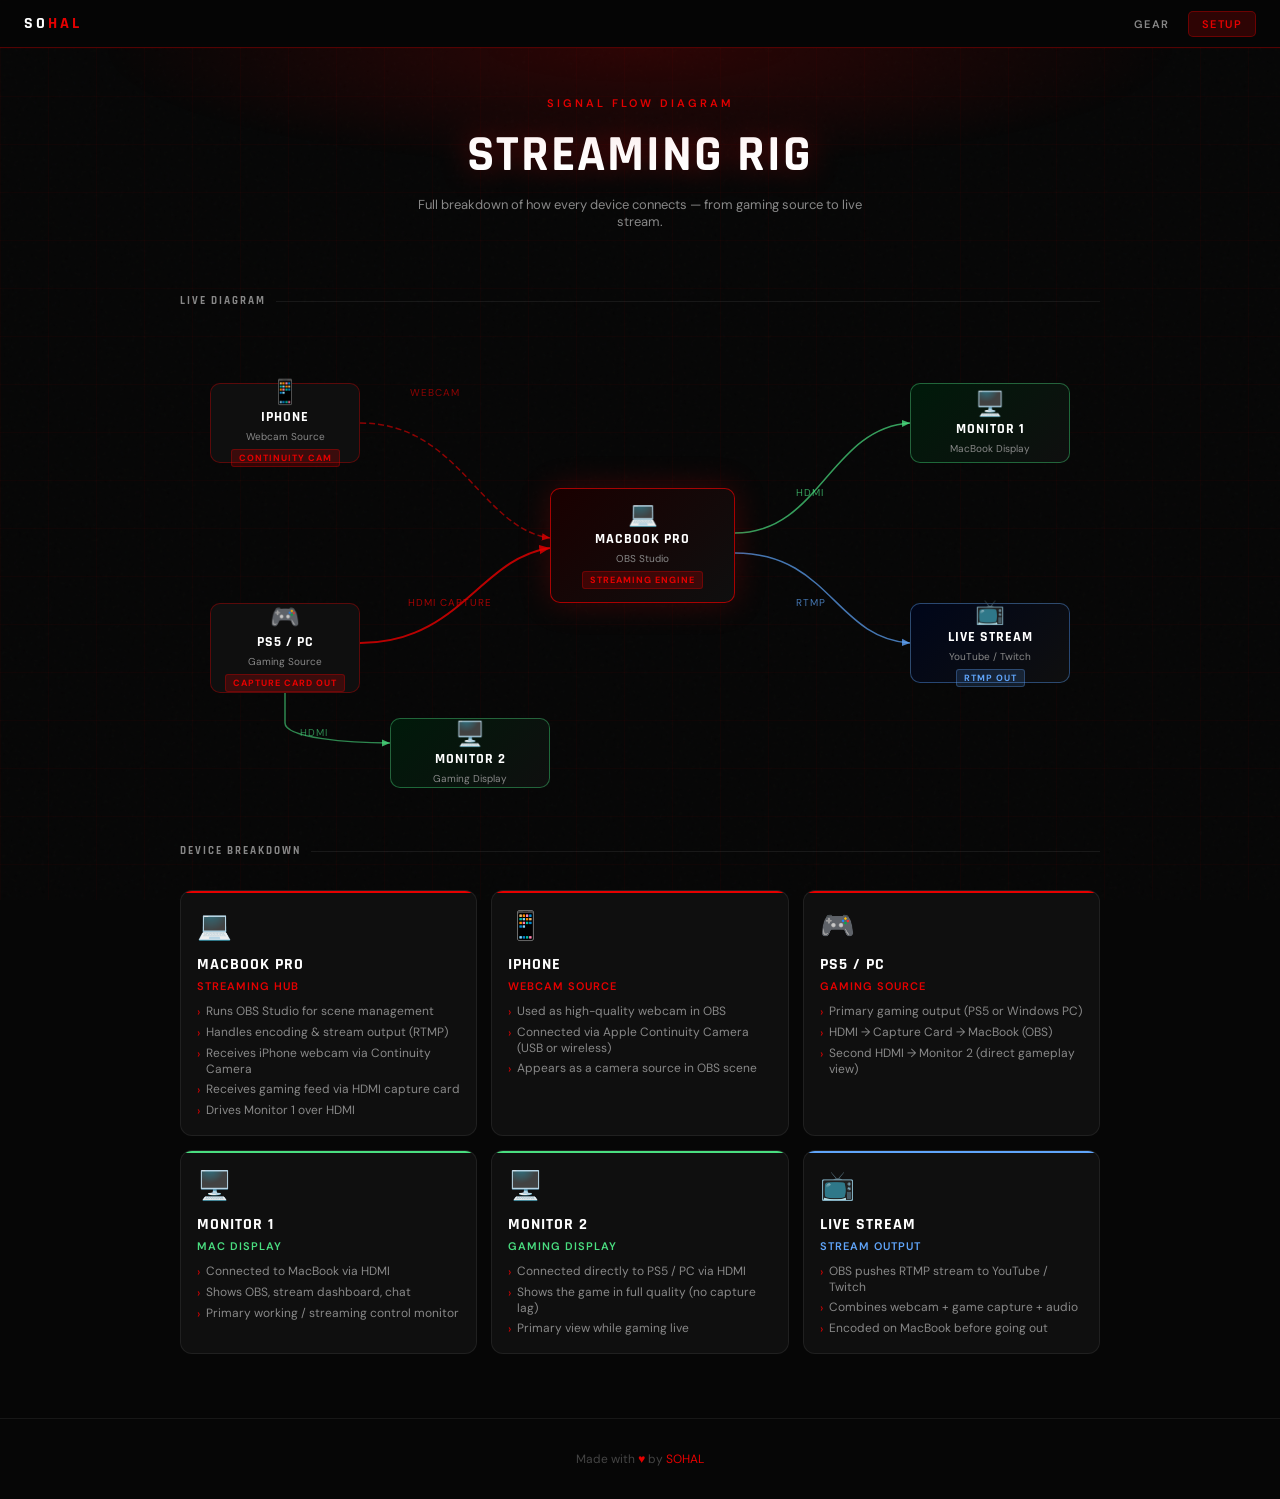
==== setup.html @ 83b14dee "Add gaming UI overhaul and streaming setup diagram page - Enhanced gaming vibe: circuit grid backgro" ====
<!DOCTYPE html>
<html lang="en">
<head>
<meta charset="UTF-8">
<meta name="viewport" content="width=device-width, initial-scale=1.0">
<title>Streaming Setup | SOHAL</title>
<link rel="preconnect" href="https://fonts.googleapis.com">
<link href="https://fonts.googleapis.com/css2?family=Rajdhani:wght@500;600;700&family=DM+Sans:wght@400;500&display=swap" rel="stylesheet">
<link rel="stylesheet" href="styles.css">
</head>
<body>

<nav class="site-nav">
  <a class="nav-logo" href="index.html">SO<span>HAL</span></a>
  <div class="nav-links">
    <a class="nav-link" href="index.html">Gear</a>
    <a class="nav-link active" href="setup.html">Setup</a>
  </div>
</nav>

<header class="page-hero">
  <div class="page-hero-tag">Signal Flow Diagram</div>
  <h1 class="page-hero-title">Streaming Rig</h1>
  <p class="page-hero-sub">Full breakdown of how every device connects — from gaming source to live stream.</p>
</header>

<section class="rig-section">
  <div class="rig-label">Live Diagram</div>

  <div class="rig-wrap">
    <div class="rig-diagram">

      <!-- SVG connection lines -->
      <svg class="rig-svg" viewBox="0 0 900 460" preserveAspectRatio="xMidYMid meet">
        <defs>
          <marker id="arr-red" viewBox="0 0 10 10" refX="9" refY="5" markerWidth="6" markerHeight="6" orient="auto">
            <path d="M0,1 L9,5 L0,9 Z" fill="rgba(230,0,0,0.8)"/>
          </marker>
          <marker id="arr-green" viewBox="0 0 10 10" refX="9" refY="5" markerWidth="6" markerHeight="6" orient="auto">
            <path d="M0,1 L9,5 L0,9 Z" fill="rgba(74,222,128,0.8)"/>
          </marker>
          <marker id="arr-blue" viewBox="0 0 10 10" refX="9" refY="5" markerWidth="6" markerHeight="6" orient="auto">
            <path d="M0,1 L9,5 L0,9 Z" fill="rgba(96,165,250,0.8)"/>
          </marker>
        </defs>

        <!-- iPhone → MacBook (webcam feed, dashed) -->
        <path d="M170,95 C270,95 290,200 360,210"
          stroke="rgba(230,0,0,0.6)" stroke-width="1.5" fill="none"
          stroke-dasharray="6,3" marker-end="url(#arr-red)"/>

        <!-- PS5/PC → MacBook (capture card, solid) -->
        <path d="M170,315 C270,315 290,230 360,220"
          stroke="rgba(230,0,0,0.8)" stroke-width="2" fill="none"
          marker-end="url(#arr-red)"/>

        <!-- MacBook → Monitor 1 (display out, green) -->
        <path d="M545,205 C630,205 640,100 720,95"
          stroke="rgba(74,222,128,0.7)" stroke-width="1.5" fill="none"
          marker-end="url(#arr-green)"/>

        <!-- MacBook → Stream (RTMP out, blue) -->
        <path d="M545,225 C640,225 645,310 720,315"
          stroke="rgba(96,165,250,0.7)" stroke-width="1.5" fill="none"
          marker-end="url(#arr-blue)"/>

        <!-- PS5/PC → Monitor 2 (direct HDMI, green) -->
        <path d="M95,360 L95,395 C95,410 160,415 200,415"
          stroke="rgba(74,222,128,0.6)" stroke-width="1.5" fill="none"
          marker-end="url(#arr-green)"/>

        <!-- Connection labels -->
        <text x="220" y="68" fill="rgba(230,0,0,0.6)" font-size="10" font-family="DM Sans" letter-spacing="1">WEBCAM</text>
        <text x="218" y="278" fill="rgba(230,0,0,0.7)" font-size="10" font-family="DM Sans" letter-spacing="1">HDMI CAPTURE</text>
        <text x="606" y="168" fill="rgba(74,222,128,0.7)" font-size="10" font-family="DM Sans" letter-spacing="1">HDMI</text>
        <text x="606" y="278" fill="rgba(96,165,250,0.7)" font-size="10" font-family="DM Sans" letter-spacing="1">RTMP</text>
        <text x="110" y="408" fill="rgba(74,222,128,0.6)" font-size="10" font-family="DM Sans" letter-spacing="1">HDMI</text>
      </svg>

      <!-- iPhone (webcam) -->
      <div class="rig-node" style="left:20px;top:55px;width:150px;height:80px;">
        <div class="node-icon">📱</div>
        <div class="node-name">iPhone</div>
        <div class="node-sub">Webcam Source</div>
        <div class="node-badge badge-red">Continuity Cam</div>
      </div>

      <!-- PS5 / PC -->
      <div class="rig-node" style="left:20px;top:275px;width:150px;height:90px;">
        <div class="node-icon">🎮</div>
        <div class="node-name">PS5 / PC</div>
        <div class="node-sub">Gaming Source</div>
        <div class="node-badge badge-red">Capture Card Out</div>
      </div>

      <!-- Monitor 2 -->
      <div class="rig-node output" style="left:200px;top:390px;width:160px;height:70px;">
        <div class="node-icon">🖥️</div>
        <div class="node-name">Monitor 2</div>
        <div class="node-sub">Gaming Display</div>
      </div>

      <!-- MacBook (hub) -->
      <div class="rig-node hub" style="left:360px;top:160px;width:185px;height:115px;">
        <div class="node-icon">💻</div>
        <div class="node-name">MacBook Pro</div>
        <div class="node-sub">OBS Studio</div>
        <div class="node-badge badge-red">Streaming Engine</div>
      </div>

      <!-- Monitor 1 -->
      <div class="rig-node output" style="left:720px;top:55px;width:160px;height:80px;">
        <div class="node-icon">🖥️</div>
        <div class="node-name">Monitor 1</div>
        <div class="node-sub">MacBook Display</div>
      </div>

      <!-- Stream output -->
      <div class="rig-node stream-out" style="left:720px;top:275px;width:160px;height:80px;">
        <div class="node-icon">📺</div>
        <div class="node-name">Live Stream</div>
        <div class="node-sub">YouTube / Twitch</div>
        <div class="node-badge badge-blue">RTMP Out</div>
      </div>

    </div>
  </div>
</section>

<!-- Device spec cards -->
<div class="rig-label" style="max-width:960px;margin:2.5rem auto 0;padding:0 1.25rem">Device Breakdown</div>
<div class="devices-grid">

  <div class="device-card" style="--accent:#e60000">
    <div class="device-card-icon">💻</div>
    <div class="device-card-name">MacBook Pro</div>
    <div class="device-card-role" style="color:var(--red)">Streaming Hub</div>
    <ul class="device-card-specs">
      <li>Runs OBS Studio for scene management</li>
      <li>Handles encoding &amp; stream output (RTMP)</li>
      <li>Receives iPhone webcam via Continuity Camera</li>
      <li>Receives gaming feed via HDMI capture card</li>
      <li>Drives Monitor 1 over HDMI</li>
    </ul>
  </div>

  <div class="device-card" style="--accent:#e60000">
    <div class="device-card-icon">📱</div>
    <div class="device-card-name">iPhone</div>
    <div class="device-card-role" style="color:var(--red)">Webcam Source</div>
    <ul class="device-card-specs">
      <li>Used as high-quality webcam in OBS</li>
      <li>Connected via Apple Continuity Camera (USB or wireless)</li>
      <li>Appears as a camera source in OBS scene</li>
    </ul>
  </div>

  <div class="device-card" style="--accent:#e60000">
    <div class="device-card-icon">🎮</div>
    <div class="device-card-name">PS5 / PC</div>
    <div class="device-card-role" style="color:var(--red)">Gaming Source</div>
    <ul class="device-card-specs">
      <li>Primary gaming output (PS5 or Windows PC)</li>
      <li>HDMI → Capture Card → MacBook (OBS)</li>
      <li>Second HDMI → Monitor 2 (direct gameplay view)</li>
    </ul>
  </div>

  <div class="device-card" style="--accent:#4ade80">
    <div class="device-card-icon">🖥️</div>
    <div class="device-card-name">Monitor 1</div>
    <div class="device-card-role" style="color:#4ade80">Mac Display</div>
    <ul class="device-card-specs">
      <li>Connected to MacBook via HDMI</li>
      <li>Shows OBS, stream dashboard, chat</li>
      <li>Primary working / streaming control monitor</li>
    </ul>
  </div>

  <div class="device-card" style="--accent:#4ade80">
    <div class="device-card-icon">🖥️</div>
    <div class="device-card-name">Monitor 2</div>
    <div class="device-card-role" style="color:#4ade80">Gaming Display</div>
    <ul class="device-card-specs">
      <li>Connected directly to PS5 / PC via HDMI</li>
      <li>Shows the game in full quality (no capture lag)</li>
      <li>Primary view while gaming live</li>
    </ul>
  </div>

  <div class="device-card" style="--accent:#60a5fa">
    <div class="device-card-icon">📺</div>
    <div class="device-card-name">Live Stream</div>
    <div class="device-card-role" style="color:#60a5fa">Stream Output</div>
    <ul class="device-card-specs">
      <li>OBS pushes RTMP stream to YouTube / Twitch</li>
      <li>Combines webcam + game capture + audio</li>
      <li>Encoded on MacBook before going out</li>
    </ul>
  </div>

</div>

<footer style="position:relative;z-index:1">
  Made with <span>♥</span> by <span>SOHAL</span>
</footer>

</body>
</html>
---- styles.css ----
*,*::before,*::after{box-sizing:border-box;margin:0;padding:0}
  :root{
    --red:#e60000;--red-dark:#a00000;--red-glow:rgba(230,0,0,0.18);
    --white:#ffffff;--off-white:#e8e8e8;
    --bg:#060606;--bg2:#0f0f0f;--bg3:#161616;
    --border:rgba(255,255,255,0.07);--border-red:rgba(230,0,0,0.35);
    --muted:#888;--amazon:#ff9900;
    --cyan:rgba(0,220,255,0.7);--green:#4ade80;
  }
  html{scroll-behavior:smooth}
  body{background:var(--bg);color:var(--white);font-family:'DM Sans',sans-serif;min-height:100vh;overflow-x:hidden}

  /* Noise grain */
  body::before{content:'';position:fixed;inset:0;background-image:url("data:image/svg+xml,%3Csvg viewBox='0 0 256 256' xmlns='http://www.w3.org/2000/svg'%3E%3Cfilter id='n'%3E%3CfeTurbulence type='fractalNoise' baseFrequency='0.9' numOctaves='4' stitchTiles='stitch'/%3E%3C/filter%3E%3Crect width='100%25' height='100%25' filter='url(%23n)' opacity='0.04'/%3E%3C/svg%3E");pointer-events:none;z-index:0;opacity:0.5}
  /* Circuit grid background */
  body::after{content:'';position:fixed;inset:0;background-image:linear-gradient(rgba(230,0,0,0.04) 1px,transparent 1px),linear-gradient(90deg,rgba(230,0,0,0.04) 1px,transparent 1px);background-size:48px 48px;pointer-events:none;z-index:0}

  /* ── NAV ── */
  .site-nav{position:sticky;top:0;z-index:200;background:rgba(6,6,6,0.92);backdrop-filter:blur(12px);-webkit-backdrop-filter:blur(12px);border-bottom:1px solid var(--border-red);display:flex;align-items:center;justify-content:space-between;padding:0 1.5rem;height:48px}
  .nav-logo{font-family:'Rajdhani',sans-serif;font-weight:700;font-size:1rem;letter-spacing:3px;text-transform:uppercase;color:var(--white);text-decoration:none}
  .nav-logo span{color:var(--red)}
  .nav-links{display:flex;gap:4px}
  .nav-link{font-size:11px;font-weight:600;letter-spacing:1.5px;text-transform:uppercase;color:var(--muted);text-decoration:none;padding:5px 13px;border-radius:5px;border:1px solid transparent;transition:all 0.2s}
  .nav-link:hover{color:var(--white);border-color:var(--border-red);background:var(--red-glow)}
  .nav-link.active{color:var(--red);border-color:var(--border-red);background:var(--red-glow)}

  /* ── HERO ── */
  .hero{position:relative;min-height:420px;display:flex;flex-direction:column;align-items:center;justify-content:center;padding:3rem 1.5rem 2.5rem;text-align:center;overflow:hidden;z-index:1}
  .hero-bg{position:absolute;inset:0;background:radial-gradient(ellipse 70% 55% at 50% 30%,rgba(200,0,0,0.28) 0%,transparent 70%),radial-gradient(ellipse 40% 30% at 80% 80%,rgba(180,0,0,0.1) 0%,transparent 60%);z-index:0}
  .hero-scanlines{position:absolute;inset:0;background:repeating-linear-gradient(0deg,transparent,transparent 3px,rgba(0,0,0,0.18) 3px,rgba(0,0,0,0.18) 4px);pointer-events:none;z-index:1}
  .hero-content{position:relative;z-index:2}
  .logo-wrap{width:160px;height:160px;border-radius:50%;overflow:hidden;border:2px solid var(--red);box-shadow:0 0 40px rgba(230,0,0,0.6),0 0 100px rgba(230,0,0,0.18),inset 0 0 20px rgba(230,0,0,0.1);margin:0 auto 1.5rem;background:#000;position:relative}
  .logo-wrap::before{content:'';position:absolute;inset:-4px;border-radius:50%;border:1px solid rgba(230,0,0,0.2);animation:logo-pulse 3s ease-in-out infinite}
  @keyframes logo-pulse{0%,100%{opacity:0.3;transform:scale(1)}50%{opacity:1;transform:scale(1.03)}}
  .logo-wrap img{width:100%;height:100%;object-fit:cover;display:block}

  /* Glitch on hero name */
  @keyframes glitch-skew{0%,90%,100%{transform:skewX(0deg)}91%{transform:skewX(-1.5deg)}93%{transform:skewX(1.5deg)}95%{transform:skewX(-0.5deg)}97%{transform:skewX(0.5deg)}}
  @keyframes glitch-color{0%,88%,100%{text-shadow:0 0 40px rgba(230,0,0,0.6),0 2px 0 rgba(0,0,0,0.8)}89%{text-shadow:-2px 0 rgba(0,220,255,0.8),2px 0 rgba(230,0,0,0.8),0 0 40px rgba(230,0,0,0.6)}91%{text-shadow:2px 0 rgba(0,220,255,0.8),-2px 0 rgba(230,0,0,0.8),0 0 40px rgba(230,0,0,0.6)}93%{text-shadow:0 0 40px rgba(230,0,0,0.6),0 2px 0 rgba(0,0,0,0.8)}}
  .hero-name{font-family:'Rajdhani',sans-serif;font-size:clamp(2.8rem,8vw,4.5rem);font-weight:700;letter-spacing:3px;line-height:1;text-transform:uppercase;color:var(--white);text-shadow:0 0 40px rgba(230,0,0,0.6),0 2px 0 rgba(0,0,0,0.8);margin-bottom:0.4rem;animation:glitch-skew 7s ease-in-out infinite,glitch-color 7s ease-in-out infinite}
  .hero-name span{color:var(--red)}
  .hero-tagline{font-size:12px;letter-spacing:3px;text-transform:uppercase;color:var(--muted);margin-bottom:1.6rem}
  .hero-tagline span{color:var(--red);margin:0 6px}
  .hero-buttons{display:flex;gap:12px;justify-content:center;flex-wrap:wrap}

  /* ── BUTTONS ── */
  .btn{display:inline-flex;align-items:center;gap:8px;padding:10px 22px;border-radius:6px;font-size:13px;font-weight:600;text-decoration:none;letter-spacing:0.5px;transition:transform 0.15s,box-shadow 0.15s;cursor:pointer;border:none;position:relative;overflow:hidden}
  .btn::after{content:'';position:absolute;inset:0;background:linear-gradient(135deg,rgba(255,255,255,0.08),transparent);pointer-events:none}
  .btn:hover{transform:translateY(-2px)}
  .btn-yt{background:var(--red);color:#fff;box-shadow:0 4px 20px rgba(230,0,0,0.4)}
  .btn-yt:hover{box-shadow:0 6px 32px rgba(230,0,0,0.65)}
  .btn-discord{background:transparent;color:#99a3f5;border:1px solid rgba(88,101,242,0.5)}
  .btn-discord:hover{background:rgba(88,101,242,0.12);box-shadow:0 0 20px rgba(88,101,242,0.2)}

  /* ── BANNERS ── */
  .total-banner{position:relative;z-index:1;background:linear-gradient(135deg,#1a0000 0%,#0d0d0d 100%);border-top:1px solid var(--border-red);border-bottom:1px solid var(--border-red);padding:1rem 1.5rem;text-align:center}
  .total-banner p{font-size:13px;color:var(--muted)}
  .total-banner strong{font-family:'Rajdhani',sans-serif;font-size:1.6rem;font-weight:700;color:var(--red);display:block;margin-top:2px}
  .img-status{font-size:11px;color:#444;margin-top:4px}
  .divider{display:flex;align-items:center;gap:16px;padding:0 1.5rem;margin:1.5rem 0 1rem;position:relative;z-index:1}
  .divider-line{flex:1;height:1px;background:var(--border)}
  .divider-label{font-family:'Rajdhani',sans-serif;font-size:11px;font-weight:700;letter-spacing:3px;text-transform:uppercase;color:var(--red);white-space:nowrap}
  .divider-icon{width:28px;height:28px;border:1px solid var(--border-red);border-radius:4px;display:flex;align-items:center;justify-content:center;font-size:14px}

  /* ── CONTAINER ── */
  .container{max-width:960px;margin:0 auto;padding:0 1.25rem 4rem;position:relative;z-index:1}

  /* ── SECTION HEADERS ── */
  .section-header{display:flex;align-items:center;gap:12px;margin:2.5rem 0 1.25rem;cursor:pointer;user-select:none}
  .section-header:hover .section-title{color:var(--red)}
  .section-icon{width:36px;height:36px;background:var(--red-glow);border:1px solid var(--border-red);border-radius:8px;display:flex;align-items:center;justify-content:center;font-size:16px;flex-shrink:0;box-shadow:0 0 12px rgba(230,0,0,0.2)}
  .section-title{font-family:'Rajdhani',sans-serif;font-size:1.2rem;font-weight:700;letter-spacing:2px;text-transform:uppercase;color:var(--white);transition:color 0.2s}
  .section-line{flex:1;height:1px;background:linear-gradient(to right,var(--border-red),transparent)}
  .section-chevron{font-size:14px;color:var(--red);flex-shrink:0;transition:transform 0.25s ease}
  .section-header.collapsed .section-chevron{transform:rotate(-90deg)}
  .gear-grid{display:grid;grid-template-columns:repeat(auto-fill,minmax(210px,1fr));gap:14px;overflow:hidden;transition:max-height 0.35s ease,opacity 0.25s ease;max-height:5000px;opacity:1}
  .gear-grid.collapsed{max-height:0;opacity:0;pointer-events:none}

  /* ── CARDS ── */
  .card{background:var(--bg2);border:1px solid var(--border);border-radius:12px;overflow:hidden;transition:border-color 0.2s,transform 0.2s,box-shadow 0.2s;display:flex;flex-direction:column;position:relative}
  /* Corner brackets */
  .card::before,.card::after{content:'';position:absolute;width:12px;height:12px;border-color:var(--red);border-style:solid;opacity:0;transition:opacity 0.2s;z-index:2;pointer-events:none}
  .card::before{top:5px;left:5px;border-width:1.5px 0 0 1.5px}
  .card::after{bottom:5px;right:5px;border-width:0 1.5px 1.5px 0}
  .card:hover::before,.card:hover::after{opacity:1}
  .card:hover{border-color:var(--border-red);transform:translateY(-4px);box-shadow:0 12px 40px rgba(230,0,0,0.18),0 0 0 1px rgba(230,0,0,0.08)}
  .card-thumb{width:100%;height:110px;background:var(--bg3);display:flex;align-items:center;justify-content:center;border-bottom:1px solid var(--border);position:relative;overflow:hidden;flex-shrink:0}
  /* Scan line sweep on hover */
  .card-thumb::before{content:'';position:absolute;top:-100%;left:0;right:0;height:40%;background:linear-gradient(to bottom,transparent,rgba(230,0,0,0.06),transparent);transition:top 0.5s ease;pointer-events:none;z-index:1}
  .card:hover .card-thumb::before{top:200%}
  .card-thumb::after{content:'';position:absolute;bottom:0;left:0;right:0;height:2px;background:linear-gradient(to right,transparent,var(--red),transparent);opacity:0;transition:opacity 0.2s}
  .card:hover .card-thumb::after{opacity:1}
  .thumb-fallback{font-size:2.8rem;position:absolute;transition:opacity 0.3s}
  .thumb-img{position:absolute;inset:0;width:100%;height:100%;object-fit:contain;padding:8px;transition:opacity 0.4s;opacity:0;background:var(--bg3)}
  .thumb-img.loaded{opacity:1}
  .thumb-loader{position:absolute;inset:0;display:flex;align-items:center;justify-content:center;opacity:0;transition:opacity 0.2s;pointer-events:none}
  .thumb-loader.active{opacity:1}
  .spinner{width:20px;height:20px;border:2px solid rgba(230,0,0,0.2);border-top-color:var(--red);border-radius:50%;animation:spin 0.7s linear infinite}
  @keyframes spin{to{transform:rotate(360deg)}}
  .card-body{padding:13px;flex:1;display:flex;flex-direction:column}
  .card-tag{font-size:10px;font-weight:600;letter-spacing:1.5px;text-transform:uppercase;color:var(--red);margin-bottom:5px}
  .card-name{font-family:'Rajdhani',sans-serif;font-size:1rem;font-weight:600;color:var(--white);margin-bottom:5px;line-height:1.3}
  .card-desc{font-size:12px;color:var(--muted);line-height:1.55;margin-bottom:13px;flex:1}
  .card-footer{display:flex;align-items:center;justify-content:space-between;gap:8px;flex-wrap:wrap;margin-top:auto}
  .card-price{font-family:'Rajdhani',sans-serif;font-size:1.05rem;font-weight:700}
  .price-high{color:#4ade80}.price-mid{color:#4ade80}.price-low{color:#4ade80}
  .amazon-btn{display:inline-flex;align-items:center;gap:5px;background:var(--amazon);color:#111;border-radius:6px;padding:6px 11px;font-size:11.5px;font-weight:700;text-decoration:none;transition:background 0.15s,transform 0.1s,box-shadow 0.15s;border:none;cursor:pointer;font-family:'DM Sans',sans-serif;white-space:nowrap}
  .amazon-btn:hover{background:#e68900;transform:scale(1.03);box-shadow:0 4px 16px rgba(255,153,0,0.3)}
  .no-link{font-size:11px;color:#555;font-style:italic}
  .disclaimer{margin-top:3rem;padding:1.25rem 1.5rem;background:var(--bg2);border-radius:10px;border-left:3px solid var(--red-dark);font-size:12px;color:var(--muted);line-height:1.7}
  .disclaimer strong{color:var(--off-white)}
  footer{text-align:center;padding:2rem 1rem;font-size:12px;color:#444;border-top:1px solid var(--border);position:relative;z-index:1}
  footer span{color:var(--red)}

  /* ── SETUP PAGE ── */
  .page-hero{position:relative;padding:3rem 1.5rem 2rem;text-align:center;z-index:1;overflow:hidden}
  .page-hero::before{content:'';position:absolute;inset:0;background:radial-gradient(ellipse 60% 80% at 50% 0%,rgba(200,0,0,0.2),transparent 70%)}
  .page-hero-tag{font-size:11px;letter-spacing:3px;text-transform:uppercase;color:var(--red);margin-bottom:0.75rem;font-weight:600}
  .page-hero-title{font-family:'Rajdhani',sans-serif;font-size:clamp(2rem,6vw,3.2rem);font-weight:700;letter-spacing:2px;text-transform:uppercase;color:var(--white);text-shadow:0 0 30px rgba(230,0,0,0.4);margin-bottom:0.5rem}
  .page-hero-sub{font-size:13px;color:var(--muted);max-width:480px;margin:0 auto}

  /* Diagram */
  .rig-section{position:relative;z-index:1;margin:2rem auto 0;max-width:960px;padding:0 1.25rem}
  .rig-label{font-family:'Rajdhani',sans-serif;font-size:11px;font-weight:700;letter-spacing:2px;text-transform:uppercase;color:var(--muted);margin-bottom:1.25rem;display:flex;align-items:center;gap:10px}
  .rig-label::after{content:'';flex:1;height:1px;background:var(--border)}
  .rig-wrap{position:relative;width:100%;overflow-x:auto;padding-bottom:1rem}
  .rig-diagram{position:relative;width:900px;height:460px;margin:0 auto}
  .rig-svg{position:absolute;inset:0;width:100%;height:100%;pointer-events:none}
  /* Device nodes */
  .rig-node{position:absolute;display:flex;flex-direction:column;align-items:center;justify-content:center;border-radius:10px;border:1px solid var(--border-red);background:var(--bg2);padding:10px 14px;gap:4px;text-align:center;cursor:default;transition:box-shadow 0.2s,transform 0.2s}
  .rig-node:hover{box-shadow:0 0 24px rgba(230,0,0,0.3);transform:scale(1.03)}
  .rig-node.hub{border-color:rgba(230,0,0,0.7);background:linear-gradient(135deg,#1a0000,#0f0f0f);box-shadow:0 0 32px rgba(230,0,0,0.22)}
  .rig-node.output{border-color:rgba(74,222,128,0.4);background:linear-gradient(135deg,#001a0a,#0f0f0f)}
  .rig-node.output:hover{box-shadow:0 0 24px rgba(74,222,128,0.2)}
  .rig-node.stream-out{border-color:rgba(96,165,250,0.4);background:linear-gradient(135deg,#00061a,#0f0f0f)}
  .rig-node.stream-out:hover{box-shadow:0 0 24px rgba(96,165,250,0.25)}
  .node-icon{font-size:24px;line-height:1}
  .node-name{font-family:'Rajdhani',sans-serif;font-size:0.85rem;font-weight:700;letter-spacing:1px;text-transform:uppercase;color:var(--white);white-space:nowrap}
  .node-sub{font-size:10px;color:var(--muted);white-space:nowrap}
  .node-badge{font-size:9px;font-weight:700;letter-spacing:1px;text-transform:uppercase;padding:2px 7px;border-radius:3px;margin-top:2px}
  .badge-red{background:rgba(230,0,0,0.2);color:var(--red);border:1px solid rgba(230,0,0,0.3)}
  .badge-green{background:rgba(74,222,128,0.15);color:#4ade80;border:1px solid rgba(74,222,128,0.3)}
  .badge-blue{background:rgba(96,165,250,0.15);color:#60a5fa;border:1px solid rgba(96,165,250,0.3)}

  /* Device spec cards */
  .devices-grid{display:grid;grid-template-columns:repeat(auto-fill,minmax(240px,1fr));gap:14px;margin-top:2rem;position:relative;z-index:1;max-width:960px;margin-left:auto;margin-right:auto;padding:0 1.25rem 4rem}
  .device-card{background:var(--bg2);border:1px solid var(--border);border-radius:12px;padding:16px;transition:border-color 0.2s,box-shadow 0.2s;position:relative;overflow:hidden}
  .device-card::before{content:'';position:absolute;top:0;left:0;right:0;height:2px;background:var(--accent,var(--red))}
  .device-card:hover{border-color:var(--border-red);box-shadow:0 8px 32px rgba(0,0,0,0.4)}
  .device-card-icon{font-size:28px;margin-bottom:10px}
  .device-card-name{font-family:'Rajdhani',sans-serif;font-size:1rem;font-weight:700;letter-spacing:1px;text-transform:uppercase;color:var(--white);margin-bottom:4px}
  .device-card-role{font-size:11px;font-weight:600;letter-spacing:1px;text-transform:uppercase;margin-bottom:10px}
  .device-card-specs{list-style:none;display:flex;flex-direction:column;gap:4px}
  .device-card-specs li{font-size:12px;color:var(--muted);display:flex;align-items:flex-start;gap:6px}
  .device-card-specs li::before{content:'›';color:var(--red);flex-shrink:0;margin-top:1px}

  @media(max-width:480px){.gear-grid{grid-template-columns:1fr 1fr}.hero{min-height:360px}.logo-wrap{width:120px;height:120px}.nav-logo-text{display:none}.devices-grid{grid-template-columns:1fr}}
  @media(max-width:340px){.gear-grid{grid-template-columns:1fr}}
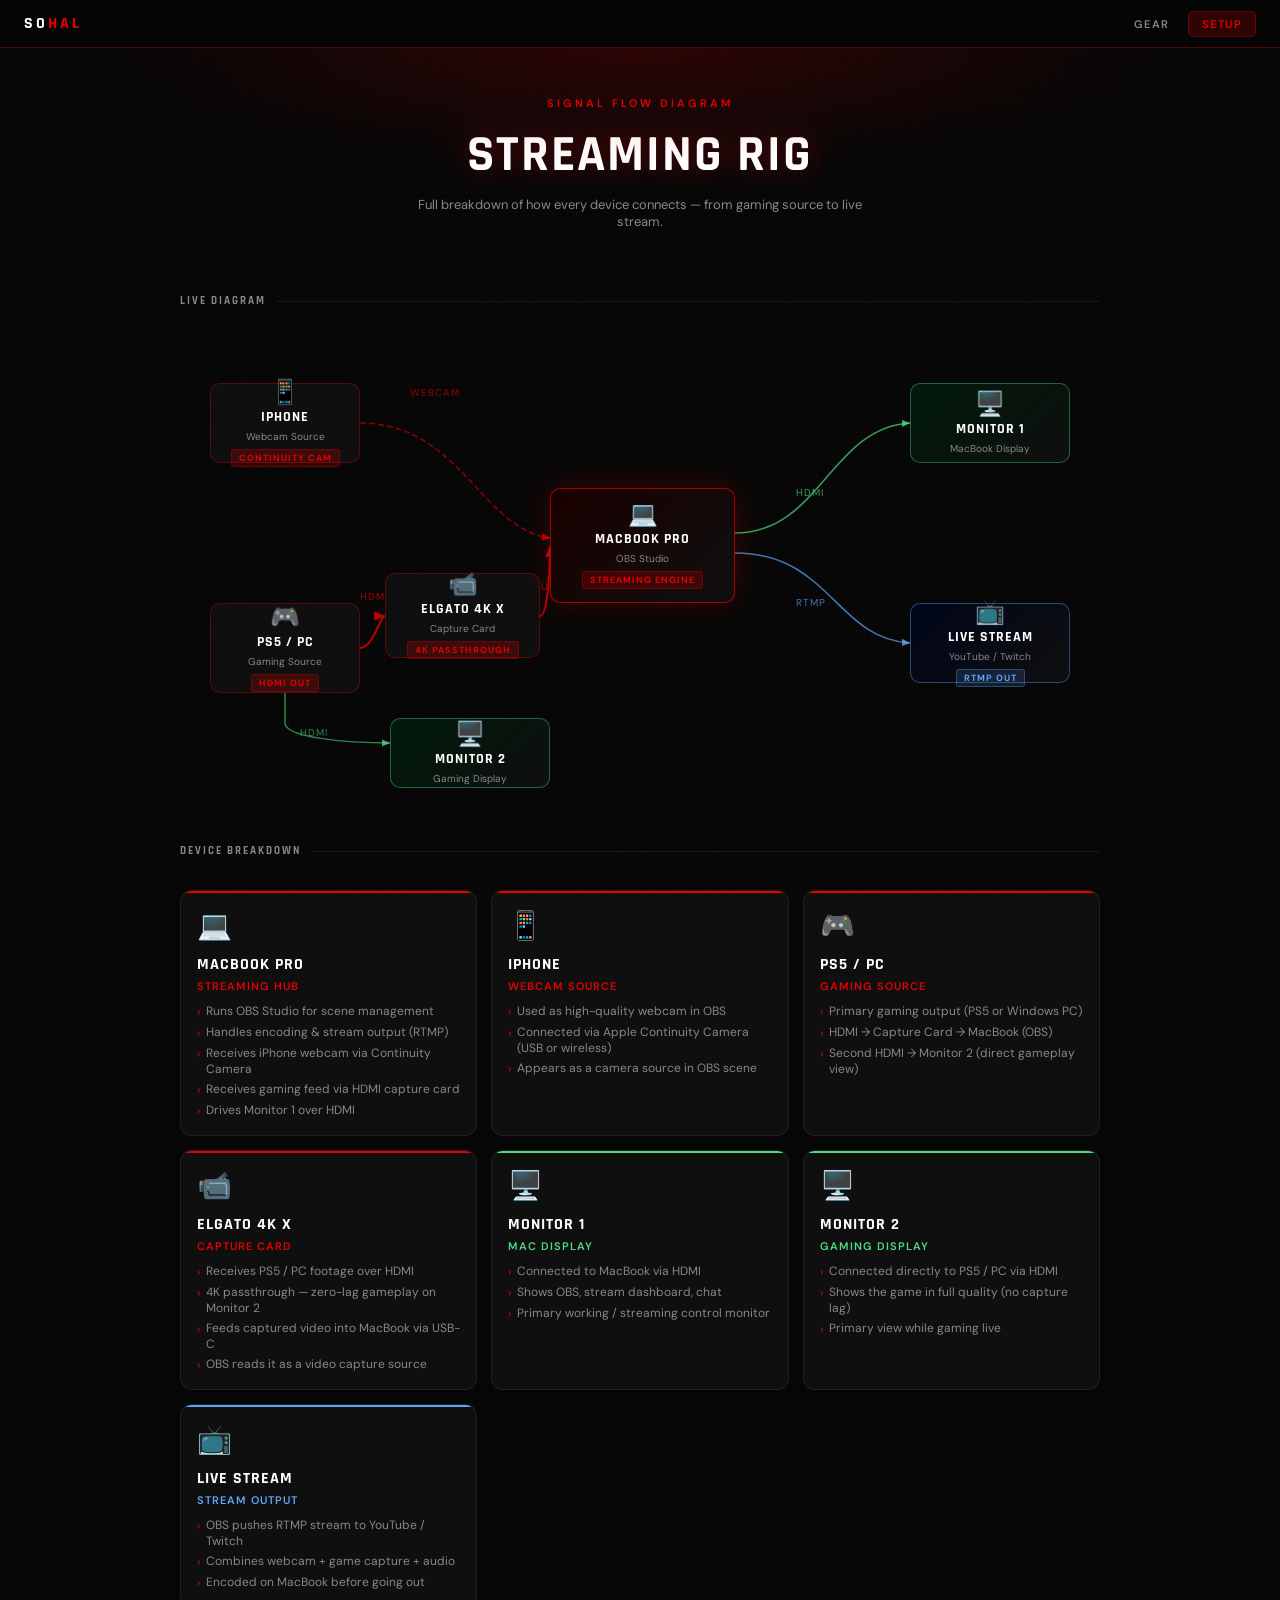
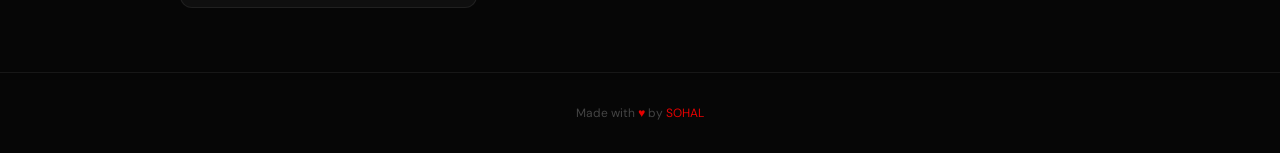
==== commit 5cd037cb: "Fix Amazon image fetching, add social links, and add Elgato 4K X to setup diagram - Fix resizeAmazon" ====
--- a/setup.html
+++ b/setup.html
@@ -49,8 +49,13 @@
           stroke="rgba(230,0,0,0.6)" stroke-width="1.5" fill="none"
           stroke-dasharray="6,3" marker-end="url(#arr-red)"/>
 
-        <!-- PS5/PC → MacBook (capture card, solid) -->
-        <path d="M170,315 C270,315 290,230 360,220"
+        <!-- PS5/PC → Elgato (HDMI out) -->
+        <path d="M170,320 C183,320 190,288 195,288"
+          stroke="rgba(230,0,0,0.8)" stroke-width="2" fill="none"
+          marker-end="url(#arr-red)"/>
+
+        <!-- Elgato → MacBook (USB-C capture) -->
+        <path d="M350,288 C358,288 360,240 360,218"
           stroke="rgba(230,0,0,0.8)" stroke-width="2" fill="none"
           marker-end="url(#arr-red)"/>
 
@@ -71,7 +76,8 @@
 
         <!-- Connection labels -->
         <text x="220" y="68" fill="rgba(230,0,0,0.6)" font-size="10" font-family="DM Sans" letter-spacing="1">WEBCAM</text>
-        <text x="218" y="278" fill="rgba(230,0,0,0.7)" font-size="10" font-family="DM Sans" letter-spacing="1">HDMI CAPTURE</text>
+        <text x="170" y="272" fill="rgba(230,0,0,0.7)" font-size="10" font-family="DM Sans" letter-spacing="1">HDMI</text>
+        <text x="351" y="262" fill="rgba(230,0,0,0.7)" font-size="10" font-family="DM Sans" letter-spacing="1">USB-C</text>
         <text x="606" y="168" fill="rgba(74,222,128,0.7)" font-size="10" font-family="DM Sans" letter-spacing="1">HDMI</text>
         <text x="606" y="278" fill="rgba(96,165,250,0.7)" font-size="10" font-family="DM Sans" letter-spacing="1">RTMP</text>
         <text x="110" y="408" fill="rgba(74,222,128,0.6)" font-size="10" font-family="DM Sans" letter-spacing="1">HDMI</text>
@@ -90,7 +96,7 @@
         <div class="node-icon">🎮</div>
         <div class="node-name">PS5 / PC</div>
         <div class="node-sub">Gaming Source</div>
-        <div class="node-badge badge-red">Capture Card Out</div>
+        <div class="node-badge badge-red">HDMI Out</div>
       </div>
 
       <!-- Monitor 2 -->
@@ -98,6 +104,14 @@
         <div class="node-icon">🖥️</div>
         <div class="node-name">Monitor 2</div>
         <div class="node-sub">Gaming Display</div>
+      </div>
+
+      <!-- Elgato 4K X (capture card) -->
+      <div class="rig-node" style="left:195px;top:245px;width:155px;height:85px;">
+        <div class="node-icon">📹</div>
+        <div class="node-name">Elgato 4K X</div>
+        <div class="node-sub">Capture Card</div>
+        <div class="node-badge badge-red">4K Passthrough</div>
       </div>
 
       <!-- MacBook (hub) -->
@@ -166,6 +180,18 @@
     </ul>
   </div>
 
+  <div class="device-card" style="--accent:#e60000">
+    <div class="device-card-icon">📹</div>
+    <div class="device-card-name">Elgato 4K X</div>
+    <div class="device-card-role" style="color:var(--red)">Capture Card</div>
+    <ul class="device-card-specs">
+      <li>Receives PS5 / PC footage over HDMI</li>
+      <li>4K passthrough — zero-lag gameplay on Monitor 2</li>
+      <li>Feeds captured video into MacBook via USB-C</li>
+      <li>OBS reads it as a video capture source</li>
+    </ul>
+  </div>
+
   <div class="device-card" style="--accent:#4ade80">
     <div class="device-card-icon">🖥️</div>
     <div class="device-card-name">Monitor 1</div>
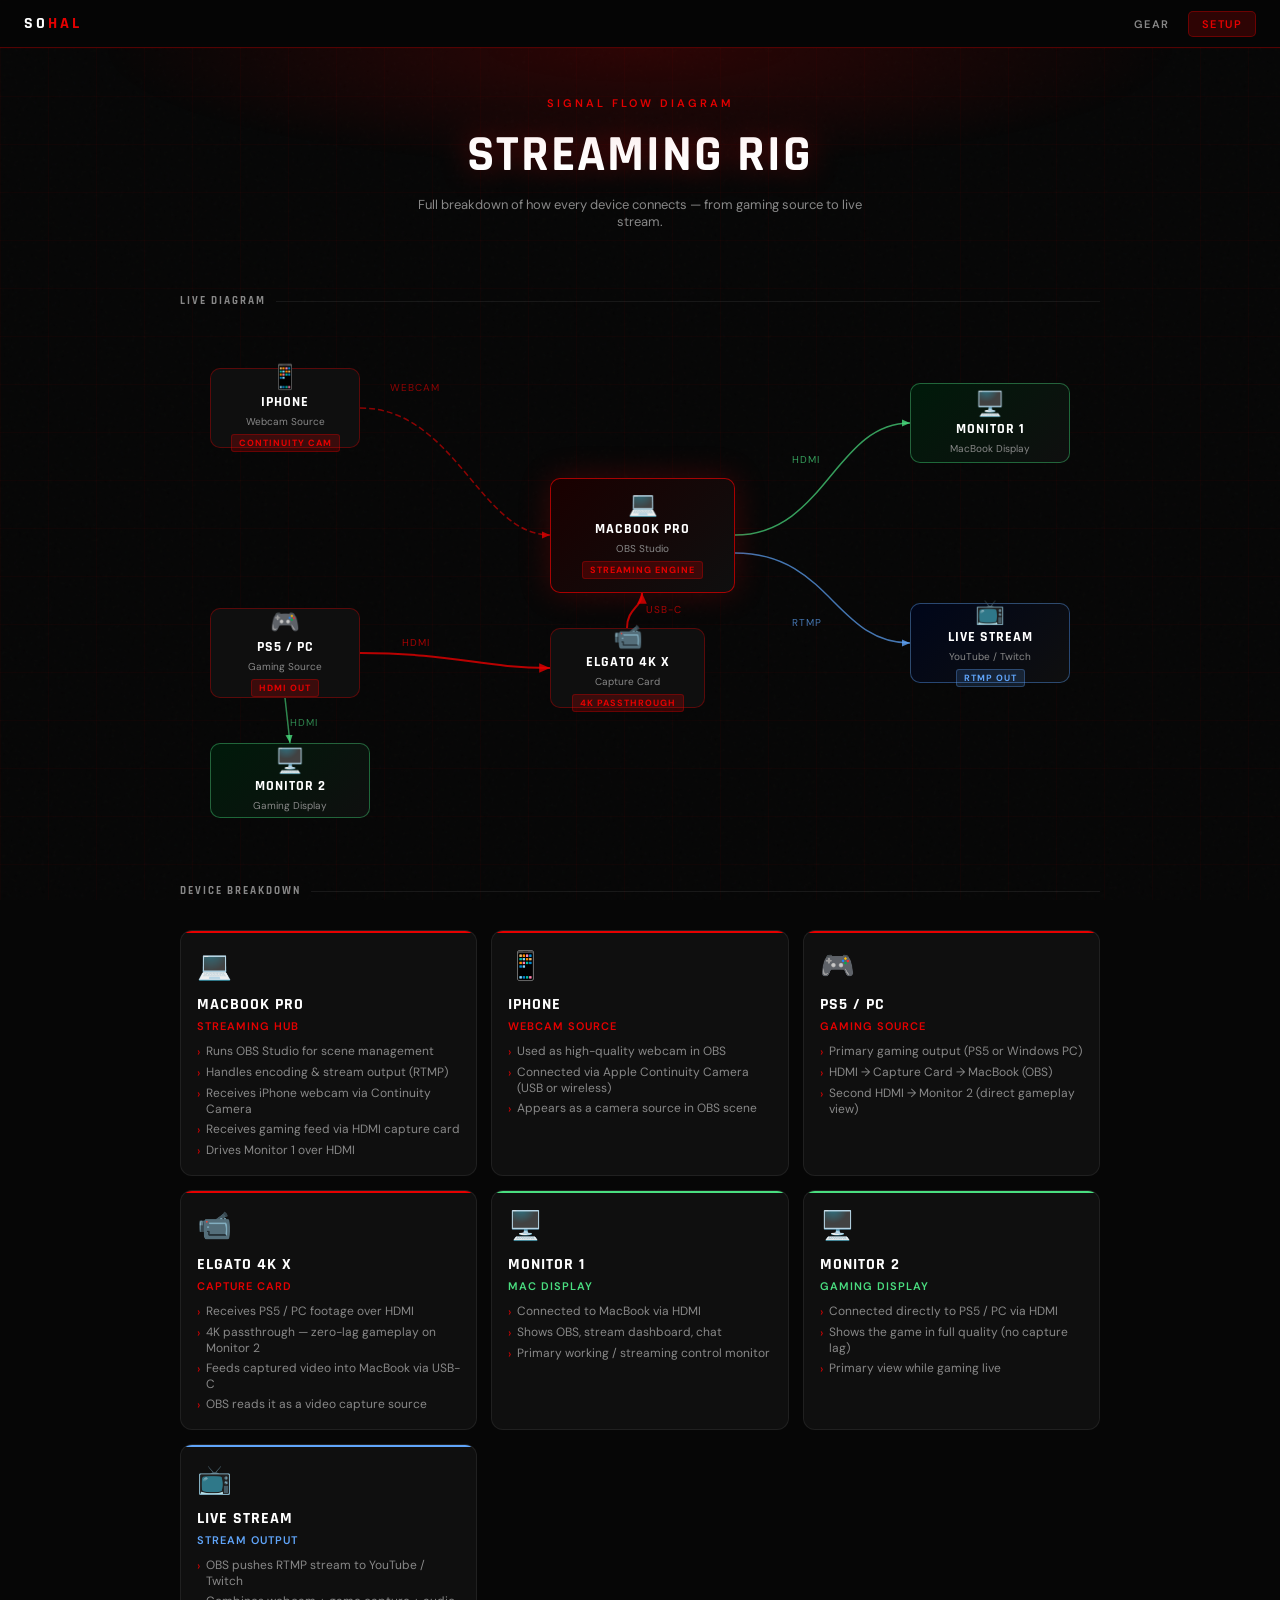
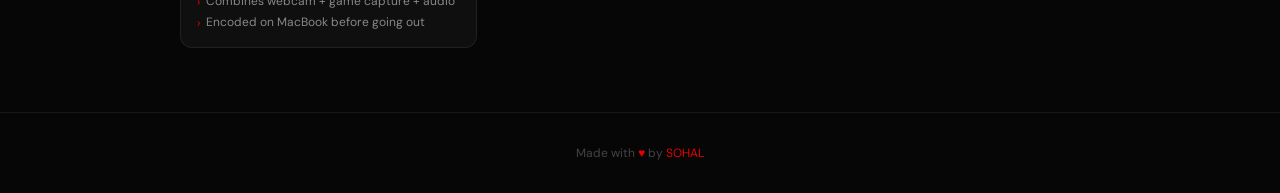
==== commit b4ff27a3: "Fix image sizing bug, reposition Elgato below MacBook, improve mobile diagram - Fix resizeAmazonImag" ====
--- a/setup.html
+++ b/setup.html
@@ -27,11 +27,12 @@
 <section class="rig-section">
   <div class="rig-label">Live Diagram</div>
 
+  <p class="rig-scroll-hint">← scroll to see full diagram →</p>
   <div class="rig-wrap">
     <div class="rig-diagram">
 
       <!-- SVG connection lines -->
-      <svg class="rig-svg" viewBox="0 0 900 460" preserveAspectRatio="xMidYMid meet">
+      <svg class="rig-svg" viewBox="0 0 900 500" preserveAspectRatio="xMidYMid meet">
         <defs>
           <marker id="arr-red" viewBox="0 0 10 10" refX="9" refY="5" markerWidth="6" markerHeight="6" orient="auto">
             <path d="M0,1 L9,5 L0,9 Z" fill="rgba(230,0,0,0.8)"/>
@@ -44,47 +45,47 @@
           </marker>
         </defs>
 
-        <!-- iPhone → MacBook (webcam feed, dashed) -->
-        <path d="M170,95 C270,95 290,200 360,210"
+        <!-- iPhone (right:170,80) → MacBook (left:360,207) webcam, dashed -->
+        <path d="M170,80 C265,80 290,207 360,207"
           stroke="rgba(230,0,0,0.6)" stroke-width="1.5" fill="none"
           stroke-dasharray="6,3" marker-end="url(#arr-red)"/>
 
-        <!-- PS5/PC → Elgato (HDMI out) -->
-        <path d="M170,320 C183,320 190,288 195,288"
+        <!-- PS5/PC (right:170,325) → Elgato (left:360,340) HDMI -->
+        <path d="M170,325 C265,325 290,340 360,340"
           stroke="rgba(230,0,0,0.8)" stroke-width="2" fill="none"
           marker-end="url(#arr-red)"/>
 
-        <!-- Elgato → MacBook (USB-C capture) -->
-        <path d="M350,288 C358,288 360,240 360,218"
+        <!-- Elgato (top:437,300) → MacBook (bottom:452,265) USB-C up -->
+        <path d="M437,300 C437,280 452,280 452,265"
           stroke="rgba(230,0,0,0.8)" stroke-width="2" fill="none"
           marker-end="url(#arr-red)"/>
 
-        <!-- MacBook → Monitor 1 (display out, green) -->
-        <path d="M545,205 C630,205 640,100 720,95"
+        <!-- MacBook (right:545,207) → Monitor 1 (left:720,95) HDMI -->
+        <path d="M545,207 C635,207 645,95 720,95"
           stroke="rgba(74,222,128,0.7)" stroke-width="1.5" fill="none"
           marker-end="url(#arr-green)"/>
 
-        <!-- MacBook → Stream (RTMP out, blue) -->
-        <path d="M545,225 C640,225 645,310 720,315"
+        <!-- MacBook (right:545,225) → Stream (left:720,315) RTMP -->
+        <path d="M545,225 C640,225 645,315 720,315"
           stroke="rgba(96,165,250,0.7)" stroke-width="1.5" fill="none"
           marker-end="url(#arr-blue)"/>
 
-        <!-- PS5/PC → Monitor 2 (direct HDMI, green) -->
-        <path d="M95,360 L95,395 C95,410 160,415 200,415"
+        <!-- PS5/PC (bottom:95,370) → Monitor 2 (top:100,415) HDMI -->
+        <path d="M95,370 L100,415"
           stroke="rgba(74,222,128,0.6)" stroke-width="1.5" fill="none"
           marker-end="url(#arr-green)"/>
 
         <!-- Connection labels -->
-        <text x="220" y="68" fill="rgba(230,0,0,0.6)" font-size="10" font-family="DM Sans" letter-spacing="1">WEBCAM</text>
-        <text x="170" y="272" fill="rgba(230,0,0,0.7)" font-size="10" font-family="DM Sans" letter-spacing="1">HDMI</text>
-        <text x="351" y="262" fill="rgba(230,0,0,0.7)" font-size="10" font-family="DM Sans" letter-spacing="1">USB-C</text>
-        <text x="606" y="168" fill="rgba(74,222,128,0.7)" font-size="10" font-family="DM Sans" letter-spacing="1">HDMI</text>
-        <text x="606" y="278" fill="rgba(96,165,250,0.7)" font-size="10" font-family="DM Sans" letter-spacing="1">RTMP</text>
-        <text x="110" y="408" fill="rgba(74,222,128,0.6)" font-size="10" font-family="DM Sans" letter-spacing="1">HDMI</text>
+        <text x="200" y="63" fill="rgba(230,0,0,0.6)" font-size="10" font-family="DM Sans" letter-spacing="1">WEBCAM</text>
+        <text x="212" y="318" fill="rgba(230,0,0,0.7)" font-size="10" font-family="DM Sans" letter-spacing="1">HDMI</text>
+        <text x="456" y="285" fill="rgba(230,0,0,0.7)" font-size="10" font-family="DM Sans" letter-spacing="1">USB-C</text>
+        <text x="602" y="135" fill="rgba(74,222,128,0.7)" font-size="10" font-family="DM Sans" letter-spacing="1">HDMI</text>
+        <text x="602" y="298" fill="rgba(96,165,250,0.7)" font-size="10" font-family="DM Sans" letter-spacing="1">RTMP</text>
+        <text x="100" y="398" fill="rgba(74,222,128,0.6)" font-size="10" font-family="DM Sans" letter-spacing="1">HDMI</text>
       </svg>
 
       <!-- iPhone (webcam) -->
-      <div class="rig-node" style="left:20px;top:55px;width:150px;height:80px;">
+      <div class="rig-node" style="left:20px;top:40px;width:150px;height:80px;">
         <div class="node-icon">📱</div>
         <div class="node-name">iPhone</div>
         <div class="node-sub">Webcam Source</div>
@@ -92,7 +93,7 @@
       </div>
 
       <!-- PS5 / PC -->
-      <div class="rig-node" style="left:20px;top:275px;width:150px;height:90px;">
+      <div class="rig-node" style="left:20px;top:280px;width:150px;height:90px;">
         <div class="node-icon">🎮</div>
         <div class="node-name">PS5 / PC</div>
         <div class="node-sub">Gaming Source</div>
@@ -100,26 +101,26 @@
       </div>
 
       <!-- Monitor 2 -->
-      <div class="rig-node output" style="left:200px;top:390px;width:160px;height:70px;">
+      <div class="rig-node output" style="left:20px;top:415px;width:160px;height:75px;">
         <div class="node-icon">🖥️</div>
         <div class="node-name">Monitor 2</div>
         <div class="node-sub">Gaming Display</div>
       </div>
 
-      <!-- Elgato 4K X (capture card) -->
-      <div class="rig-node" style="left:195px;top:245px;width:155px;height:85px;">
+      <!-- MacBook (hub) -->
+      <div class="rig-node hub" style="left:360px;top:150px;width:185px;height:115px;">
+        <div class="node-icon">💻</div>
+        <div class="node-name">MacBook Pro</div>
+        <div class="node-sub">OBS Studio</div>
+        <div class="node-badge badge-red">Streaming Engine</div>
+      </div>
+
+      <!-- Elgato 4K X — below MacBook -->
+      <div class="rig-node" style="left:360px;top:300px;width:155px;height:80px;">
         <div class="node-icon">📹</div>
         <div class="node-name">Elgato 4K X</div>
         <div class="node-sub">Capture Card</div>
         <div class="node-badge badge-red">4K Passthrough</div>
-      </div>
-
-      <!-- MacBook (hub) -->
-      <div class="rig-node hub" style="left:360px;top:160px;width:185px;height:115px;">
-        <div class="node-icon">💻</div>
-        <div class="node-name">MacBook Pro</div>
-        <div class="node-sub">OBS Studio</div>
-        <div class="node-badge badge-red">Streaming Engine</div>
       </div>
 
       <!-- Monitor 1 -->
--- a/styles.css
+++ b/styles.css
@@ -123,8 +123,10 @@
   .rig-section{position:relative;z-index:1;margin:2rem auto 0;max-width:960px;padding:0 1.25rem}
   .rig-label{font-family:'Rajdhani',sans-serif;font-size:11px;font-weight:700;letter-spacing:2px;text-transform:uppercase;color:var(--muted);margin-bottom:1.25rem;display:flex;align-items:center;gap:10px}
   .rig-label::after{content:'';flex:1;height:1px;background:var(--border)}
-  .rig-wrap{position:relative;width:100%;overflow-x:auto;padding-bottom:1rem}
-  .rig-diagram{position:relative;width:900px;height:460px;margin:0 auto}
+  .rig-wrap{position:relative;width:100%;overflow-x:auto;-webkit-overflow-scrolling:touch;padding-bottom:1rem}
+  .rig-diagram{position:relative;width:900px;height:500px;margin:0 auto}
+  .rig-scroll-hint{display:none;text-align:center;font-size:11px;color:var(--muted);margin-bottom:0.5rem;letter-spacing:1px}
+  @media(max-width:640px){.rig-scroll-hint{display:block}}
   .rig-svg{position:absolute;inset:0;width:100%;height:100%;pointer-events:none}
   /* Device nodes */
   .rig-node{position:absolute;display:flex;flex-direction:column;align-items:center;justify-content:center;border-radius:10px;border:1px solid var(--border-red);background:var(--bg2);padding:10px 14px;gap:4px;text-align:center;cursor:default;transition:box-shadow 0.2s,transform 0.2s}
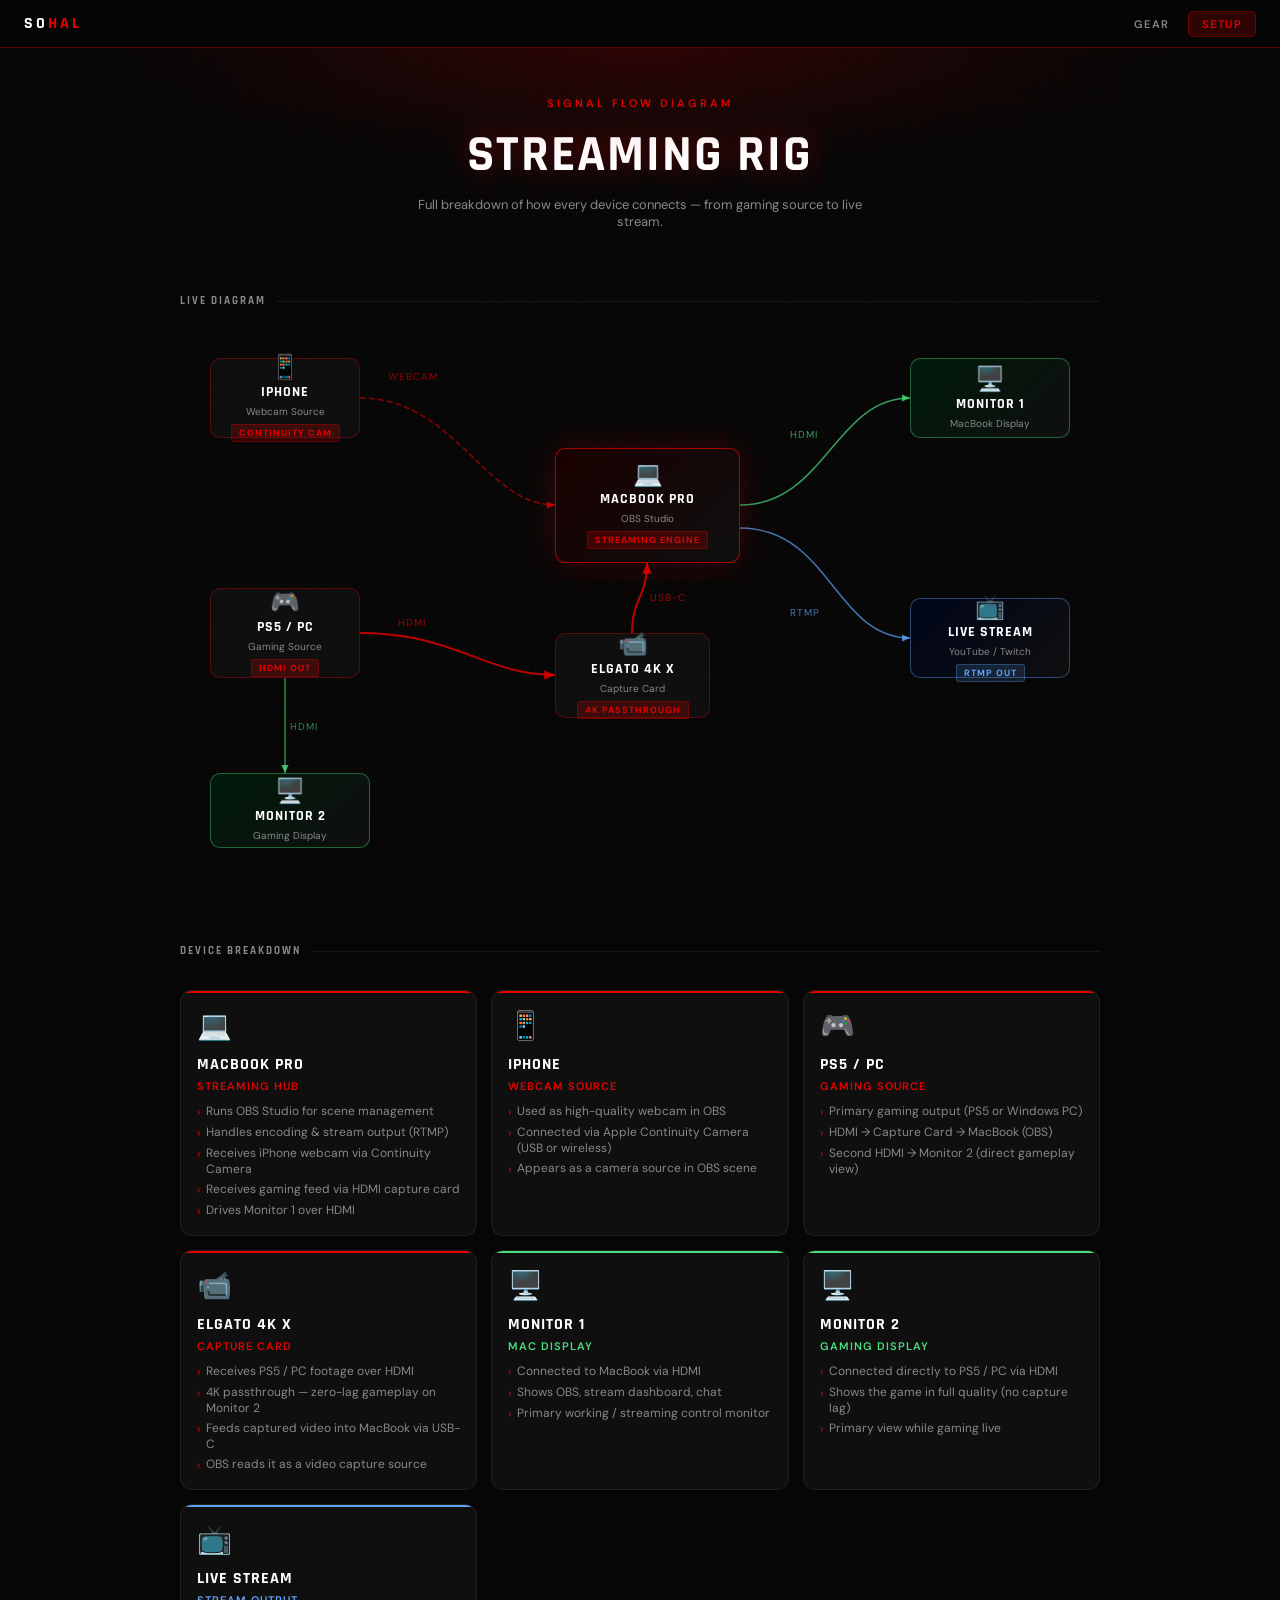
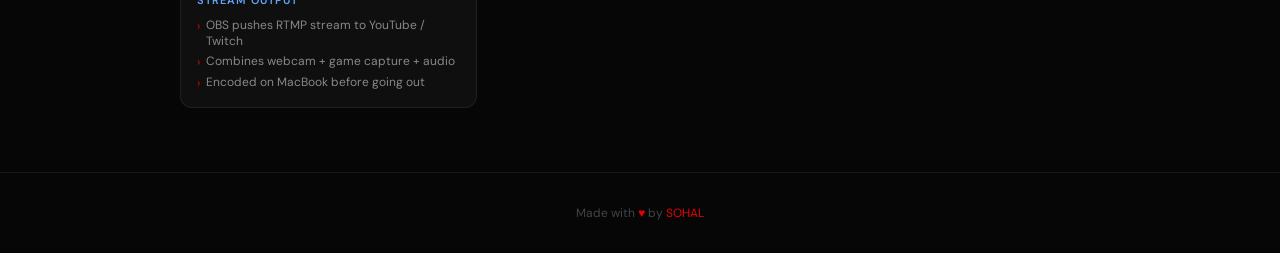
==== commit 3209ee11: "Fix overlapping nodes in setup diagram — increase spacing throughout - Expand container to 560px hei" ====
--- a/setup.html
+++ b/setup.html
@@ -32,7 +32,7 @@
     <div class="rig-diagram">
 
       <!-- SVG connection lines -->
-      <svg class="rig-svg" viewBox="0 0 900 500" preserveAspectRatio="xMidYMid meet">
+      <svg class="rig-svg" viewBox="0 0 900 560" preserveAspectRatio="xMidYMid meet">
         <defs>
           <marker id="arr-red" viewBox="0 0 10 10" refX="9" refY="5" markerWidth="6" markerHeight="6" orient="auto">
             <path d="M0,1 L9,5 L0,9 Z" fill="rgba(230,0,0,0.8)"/>
@@ -45,93 +45,93 @@
           </marker>
         </defs>
 
-        <!-- iPhone (right:170,80) → MacBook (left:360,207) webcam, dashed -->
-        <path d="M170,80 C265,80 290,207 360,207"
+        <!-- iPhone (right:170,70) → MacBook (left:365,177) webcam, dashed -->
+        <path d="M170,70 C265,70 295,177 365,177"
           stroke="rgba(230,0,0,0.6)" stroke-width="1.5" fill="none"
           stroke-dasharray="6,3" marker-end="url(#arr-red)"/>
 
-        <!-- PS5/PC (right:170,325) → Elgato (left:360,340) HDMI -->
-        <path d="M170,325 C265,325 290,340 360,340"
+        <!-- PS5/PC (right:170,305) → Elgato (left:365,347) HDMI -->
+        <path d="M170,305 C265,305 295,347 365,347"
           stroke="rgba(230,0,0,0.8)" stroke-width="2" fill="none"
           marker-end="url(#arr-red)"/>
 
-        <!-- Elgato (top:437,300) → MacBook (bottom:452,265) USB-C up -->
-        <path d="M437,300 C437,280 452,280 452,265"
+        <!-- Elgato (top:442,305) → MacBook (bottom:457,235) USB-C up -->
+        <path d="M442,305 C442,270 457,270 457,235"
           stroke="rgba(230,0,0,0.8)" stroke-width="2" fill="none"
           marker-end="url(#arr-red)"/>
 
-        <!-- MacBook (right:545,207) → Monitor 1 (left:720,95) HDMI -->
-        <path d="M545,207 C635,207 645,95 720,95"
+        <!-- MacBook (right:550,177) → Monitor 1 (left:720,70) HDMI -->
+        <path d="M550,177 C635,177 645,70 720,70"
           stroke="rgba(74,222,128,0.7)" stroke-width="1.5" fill="none"
           marker-end="url(#arr-green)"/>
 
-        <!-- MacBook (right:545,225) → Stream (left:720,315) RTMP -->
-        <path d="M545,225 C640,225 645,315 720,315"
+        <!-- MacBook (right:550,200) → Stream (left:720,310) RTMP -->
+        <path d="M550,200 C640,200 645,310 720,310"
           stroke="rgba(96,165,250,0.7)" stroke-width="1.5" fill="none"
           marker-end="url(#arr-blue)"/>
 
-        <!-- PS5/PC (bottom:95,370) → Monitor 2 (top:100,415) HDMI -->
-        <path d="M95,370 L100,415"
+        <!-- PS5/PC (bottom:95,350) → Monitor 2 (top:95,445) HDMI -->
+        <path d="M95,350 L95,445"
           stroke="rgba(74,222,128,0.6)" stroke-width="1.5" fill="none"
           marker-end="url(#arr-green)"/>
 
         <!-- Connection labels -->
-        <text x="200" y="63" fill="rgba(230,0,0,0.6)" font-size="10" font-family="DM Sans" letter-spacing="1">WEBCAM</text>
-        <text x="212" y="318" fill="rgba(230,0,0,0.7)" font-size="10" font-family="DM Sans" letter-spacing="1">HDMI</text>
-        <text x="456" y="285" fill="rgba(230,0,0,0.7)" font-size="10" font-family="DM Sans" letter-spacing="1">USB-C</text>
-        <text x="602" y="135" fill="rgba(74,222,128,0.7)" font-size="10" font-family="DM Sans" letter-spacing="1">HDMI</text>
-        <text x="602" y="298" fill="rgba(96,165,250,0.7)" font-size="10" font-family="DM Sans" letter-spacing="1">RTMP</text>
-        <text x="100" y="398" fill="rgba(74,222,128,0.6)" font-size="10" font-family="DM Sans" letter-spacing="1">HDMI</text>
+        <text x="198" y="52" fill="rgba(230,0,0,0.6)" font-size="10" font-family="DM Sans" letter-spacing="1">WEBCAM</text>
+        <text x="208" y="298" fill="rgba(230,0,0,0.7)" font-size="10" font-family="DM Sans" letter-spacing="1">HDMI</text>
+        <text x="460" y="273" fill="rgba(230,0,0,0.7)" font-size="10" font-family="DM Sans" letter-spacing="1">USB-C</text>
+        <text x="600" y="110" fill="rgba(74,222,128,0.7)" font-size="10" font-family="DM Sans" letter-spacing="1">HDMI</text>
+        <text x="600" y="288" fill="rgba(96,165,250,0.7)" font-size="10" font-family="DM Sans" letter-spacing="1">RTMP</text>
+        <text x="100" y="402" fill="rgba(74,222,128,0.6)" font-size="10" font-family="DM Sans" letter-spacing="1">HDMI</text>
       </svg>
 
-      <!-- iPhone (webcam) -->
-      <div class="rig-node" style="left:20px;top:40px;width:150px;height:80px;">
+      <!-- iPhone: y 30–110, center 70 -->
+      <div class="rig-node" style="left:20px;top:30px;width:150px;height:80px;">
         <div class="node-icon">📱</div>
         <div class="node-name">iPhone</div>
         <div class="node-sub">Webcam Source</div>
         <div class="node-badge badge-red">Continuity Cam</div>
       </div>
 
-      <!-- PS5 / PC -->
-      <div class="rig-node" style="left:20px;top:280px;width:150px;height:90px;">
+      <!-- PS5/PC: y 260–350, center 305 -->
+      <div class="rig-node" style="left:20px;top:260px;width:150px;height:90px;">
         <div class="node-icon">🎮</div>
         <div class="node-name">PS5 / PC</div>
         <div class="node-sub">Gaming Source</div>
         <div class="node-badge badge-red">HDMI Out</div>
       </div>
 
-      <!-- Monitor 2 -->
-      <div class="rig-node output" style="left:20px;top:415px;width:160px;height:75px;">
+      <!-- Monitor 2: y 445–520, center 482 -->
+      <div class="rig-node output" style="left:20px;top:445px;width:160px;height:75px;">
         <div class="node-icon">🖥️</div>
         <div class="node-name">Monitor 2</div>
         <div class="node-sub">Gaming Display</div>
       </div>
 
-      <!-- MacBook (hub) -->
-      <div class="rig-node hub" style="left:360px;top:150px;width:185px;height:115px;">
+      <!-- MacBook: y 120–235, center 177 -->
+      <div class="rig-node hub" style="left:365px;top:120px;width:185px;height:115px;">
         <div class="node-icon">💻</div>
         <div class="node-name">MacBook Pro</div>
         <div class="node-sub">OBS Studio</div>
         <div class="node-badge badge-red">Streaming Engine</div>
       </div>
 
-      <!-- Elgato 4K X — below MacBook -->
-      <div class="rig-node" style="left:360px;top:300px;width:155px;height:80px;">
+      <!-- Elgato 4K X: y 305–390, center 347 — 70px gap below MacBook -->
+      <div class="rig-node" style="left:365px;top:305px;width:155px;height:85px;">
         <div class="node-icon">📹</div>
         <div class="node-name">Elgato 4K X</div>
         <div class="node-sub">Capture Card</div>
         <div class="node-badge badge-red">4K Passthrough</div>
       </div>
 
-      <!-- Monitor 1 -->
-      <div class="rig-node output" style="left:720px;top:55px;width:160px;height:80px;">
+      <!-- Monitor 1: y 30–110, center 70 -->
+      <div class="rig-node output" style="left:720px;top:30px;width:160px;height:80px;">
         <div class="node-icon">🖥️</div>
         <div class="node-name">Monitor 1</div>
         <div class="node-sub">MacBook Display</div>
       </div>
 
-      <!-- Stream output -->
-      <div class="rig-node stream-out" style="left:720px;top:275px;width:160px;height:80px;">
+      <!-- Live Stream: y 270–350, center 310 -->
+      <div class="rig-node stream-out" style="left:720px;top:270px;width:160px;height:80px;">
         <div class="node-icon">📺</div>
         <div class="node-name">Live Stream</div>
         <div class="node-sub">YouTube / Twitch</div>
--- a/styles.css
+++ b/styles.css
@@ -124,7 +124,7 @@
   .rig-label{font-family:'Rajdhani',sans-serif;font-size:11px;font-weight:700;letter-spacing:2px;text-transform:uppercase;color:var(--muted);margin-bottom:1.25rem;display:flex;align-items:center;gap:10px}
   .rig-label::after{content:'';flex:1;height:1px;background:var(--border)}
   .rig-wrap{position:relative;width:100%;overflow-x:auto;-webkit-overflow-scrolling:touch;padding-bottom:1rem}
-  .rig-diagram{position:relative;width:900px;height:500px;margin:0 auto}
+  .rig-diagram{position:relative;width:900px;height:560px;margin:0 auto}
   .rig-scroll-hint{display:none;text-align:center;font-size:11px;color:var(--muted);margin-bottom:0.5rem;letter-spacing:1px}
   @media(max-width:640px){.rig-scroll-hint{display:block}}
   .rig-svg{position:absolute;inset:0;width:100%;height:100%;pointer-events:none}
